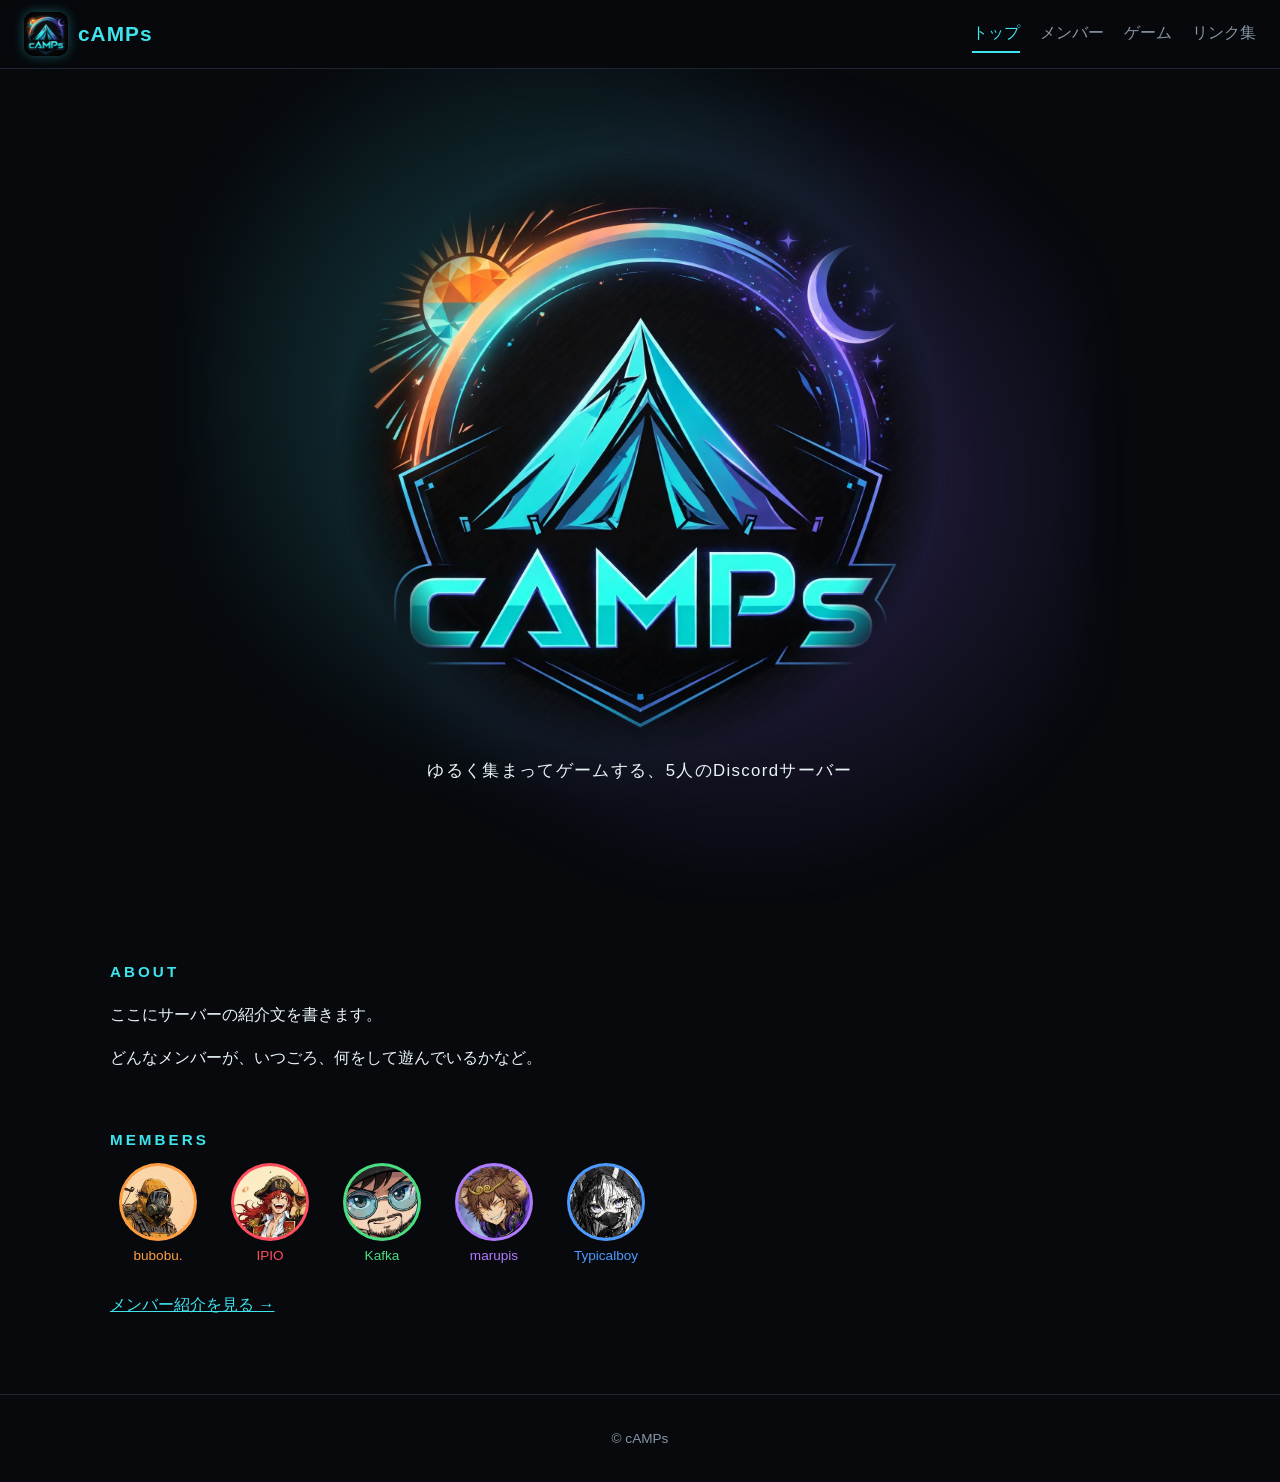
==== index.html @ fdb15c3b "Revert "ロゴの太陽と月を動かし、ライト／ダークモードを追加" This reverts commit e351749d88cfea536705feee324111b5e1a0ced6." ====
<!DOCTYPE html>
<html lang="ja">
<head>
  <meta charset="UTF-8">
  <meta name="viewport" content="width=device-width, initial-scale=1.0">
  <!-- 検索エンジンに載せないための設定 -->
  <meta name="robots" content="noindex, nofollow">
  <title></title>
  <link rel="icon" href="images/logo.webp">
  <link rel="stylesheet" href="style.css">
</head>
<body data-page="top">
  <header class="site-header">
    <a class="logo" href="index.html"><img src="images/logo.webp" alt=""><span class="site-name"></span></a>
    <nav>
      <a href="index.html" class="current">トップ</a>
      <a href="members.html">メンバー</a>
      <a href="games.html">ゲーム</a>
      <a href="links.html">リンク集</a>
    </nav>
  </header>

  <main>
    <section class="hero">
      <h1><img class="hero-logo" src="images/logo.webp" alt="cAMPs"></h1>
      <p class="site-catchcopy"></p>
    </section>

    <section class="block">
      <h2 class="block-title">ABOUT</h2>
      <div id="site-about"></div>
    </section>

    <section class="block">
      <h2 class="block-title">MEMBERS</h2>
      <div id="top-members" class="mini-members"></div>
      <p class="more"><a href="members.html">メンバー紹介を見る →</a></p>
    </section>
  </main>

  <footer class="site-footer"><span class="site-name"></span></footer>

  <!-- data.js（中身）→ script.js（表示）の順に読み込む -->
  <script src="data.js"></script>
  <script src="script.js"></script>
</body>
</html>
---- style.css ----
/* ============================================================
   色はここでまとめて管理（変数）。色を変えたいときはここだけ直す
   チームロゴに合わせて「黒地 × 水色 × 紫」、差し色にオレンジ
   ============================================================ */
:root {
  --bg: #07090d;          /* 背景（黒） */
  --card: #0f131b;        /* カードの背景 */
  --card-hover: #151b27;
  --line: #1e2633;        /* 線・枠 */
  --accent: #3fe3ec;      /* メインカラー（ロゴの水色） */
  --accent2: #8b6cff;     /* サブカラー（ロゴの紫） */
  --sun: #ff9d42;         /* 差し色（ロゴの太陽のオレンジ） */
  --gradient: linear-gradient(90deg, var(--accent), var(--accent2));
  --text: #e9f5f7;        /* 本文の文字 */
  --muted: #8796a6;       /* 薄い文字 */
}

* { box-sizing: border-box; }

body {
  margin: 0;
  font-family: "Helvetica Neue", Arial, "Hiragino Sans", "Yu Gothic UI", Meiryo, sans-serif;
  background: var(--bg);
  color: var(--text);
  line-height: 1.7;
}

a { color: inherit; }

main {
  max-width: 1100px;
  margin: 0 auto;
  padding: 0 20px 60px;
}

/* 文字をロゴのようなグラデーションにする */
.gradient-text {
  background: var(--gradient);
  -webkit-background-clip: text;
  background-clip: text;
  color: transparent;
}

/* ---------- ヘッダー ---------- */
.site-header {
  display: flex;
  flex-wrap: wrap;
  align-items: center;
  justify-content: space-between;
  gap: 8px 24px;
  padding: 12px 24px;
  border-bottom: 1px solid var(--line);
  background: rgba(7, 9, 13, 0.9);
  position: sticky;
  top: 0;
  z-index: 10;
  backdrop-filter: blur(8px);
}

.logo {
  display: flex;
  align-items: center;
  gap: 10px;
  text-decoration: none;
}

.logo img {
  width: 44px;
  height: 44px;
  border-radius: 10px;
  box-shadow: 0 0 12px rgba(63, 227, 236, 0.35);
}

.logo span {
  font-size: 1.3rem;
  font-weight: 800;
  letter-spacing: 0.05em;
  color: var(--accent);
}

.site-header nav {
  display: flex;
  flex-wrap: wrap;
  gap: 4px 20px;
}

.site-header nav a {
  text-decoration: none;
  color: var(--muted);
  padding: 4px 0;
  border-bottom: 2px solid transparent;
}

.site-header nav a:hover { color: var(--text); }

.site-header nav a.current {
  color: var(--accent);
  border-bottom-color: var(--accent);
}

/* ---------- 見出し ---------- */
.page-title {
  margin: 48px 0 32px;
  font-size: 2.2rem;
  letter-spacing: 0.08em;
}

.page-title strong {
  background: var(--gradient);
  -webkit-background-clip: text;
  background-clip: text;
  color: transparent;
}

.page-title span {
  display: block;
  font-size: 0.9rem;
  letter-spacing: 0.1em;
  color: var(--muted);
}

.group-title {
  margin: 40px 0 16px;
  font-size: 1.1rem;
  padding-left: 12px;
  border-left: 4px solid var(--accent);
}

/* ---------- トップページ ---------- */
/* 画面いっぱいの大きなロゴエリア */
.hero {
  position: relative;
  min-height: calc(100vh - 66px);
  display: flex;
  flex-direction: column;
  align-items: center;
  justify-content: center;
  text-align: center;
  padding: 24px 0 40px;
  margin: 0 -20px;
  overflow: hidden;
}

/* ロゴの後ろの光（水色と紫） */
.hero::before {
  content: "";
  position: absolute;
  width: min(900px, 140vw);
  aspect-ratio: 1;
  top: 50%;
  left: 50%;
  transform: translate(-50%, -55%);
  background:
    radial-gradient(circle at 40% 45%, rgba(63, 227, 236, 0.28), transparent 55%),
    radial-gradient(circle at 62% 55%, rgba(139, 108, 255, 0.28), transparent 55%);
  filter: blur(20px);
  animation: glow 6s ease-in-out infinite alternate;
  z-index: -1;
}

.hero h1 { margin: 0; }

.hero-logo {
  width: min(600px, 92vw);
  height: auto;
  display: block;
  margin: 0 auto;
  /* 四角い黒背景の縁をぼかして、ページの背景になじませる */
  -webkit-mask-image: radial-gradient(circle, #000 58%, transparent 71%);
  mask-image: radial-gradient(circle, #000 58%, transparent 71%);
  animation: float 6s ease-in-out infinite alternate;
}

.hero p {
  color: var(--text);
  font-size: 1.05rem;
  letter-spacing: 0.08em;
  margin-top: 4px;
}

@keyframes glow {
  from { opacity: 0.6; }
  to   { opacity: 1; }
}

@keyframes float {
  from { transform: translateY(0); }
  to   { transform: translateY(-10px); }
}

/* 動きを減らす設定にしている人にはアニメーションを止める */
@media (prefers-reduced-motion: reduce) {
  .hero::before, .hero-logo { animation: none; }
}

.block { margin-top: 56px; }

.block-title {
  font-size: 0.95rem;
  letter-spacing: 0.2em;
  color: var(--accent);
}

.mini-members {
  display: flex;
  flex-wrap: wrap;
  gap: 16px;
}

.mini-member {
  display: flex;
  flex-direction: column;
  align-items: center;
  gap: 6px;
  width: 96px;
  text-decoration: none;
  font-size: 0.85rem;
}

.mini-member { color: var(--member-color, var(--text)); }
.mini-member .icon { box-shadow: 0 0 0 3px var(--member-color, var(--line)); transition: box-shadow 0.2s; }
.mini-member:hover .icon { box-shadow: 0 0 0 3px var(--member-color, var(--accent)), 0 0 18px var(--member-color, var(--accent)); }

.more { margin-top: 24px; }
.more a { color: var(--accent); }

/* ---------- カード共通 ---------- */
.grid {
  display: grid;
  grid-template-columns: repeat(auto-fill, minmax(200px, 1fr));
  gap: 20px;
}

.card {
  background: var(--card);
  border: 1px solid var(--line);
  border-radius: 12px;
  padding: 24px;
  transition: transform 0.2s, background 0.2s, border-color 0.2s;
}

.role {
  display: inline-block;
  margin: 0;
  padding: 0 10px;
  font-size: 0.75rem;
  font-weight: 700;
  color: var(--bg);
  background: var(--gradient);
  border-radius: 999px;
}

.comment { color: var(--muted); margin: 8px 0 0; }

.empty { color: var(--muted); }

/* ---------- 小さい丸アイコン（全身イラストから顔を切り抜き） ---------- */
.icon {
  display: inline-flex;
  align-items: center;
  justify-content: center;
  flex-shrink: 0;
  border-radius: 50%;
  background-color: var(--accent);
  background-repeat: no-repeat;
  background-size: 250% auto;   /* 拡大して顔を大きく見せる */
  color: var(--bg);
  font-weight: 800;
  box-shadow: 0 0 0 2px var(--line);
}

.icon:not(.has-image)::before { content: attr(data-initial); }
.icon.has-image { background-color: var(--card); }

.icon-s { width: 32px; height: 32px; font-size: 0.9rem; }
.mini-member .icon-s { width: 72px; height: 72px; font-size: 1.6rem; }

/* ---------- 縦長の全身イラスト ---------- */
.portrait {
  position: relative;
  aspect-ratio: 1 / 1.6;
  overflow: hidden;
  border-radius: 12px;
  background:
    radial-gradient(circle at 50% 30%, rgba(139, 108, 255, 0.35), transparent 70%),
    var(--card);
}

/* 画像が無いときは頭文字を大きく表示 */
.portrait::before {
  content: attr(data-initial);
  position: absolute;
  inset: 0;
  display: flex;
  align-items: center;
  justify-content: center;
  font-size: 5rem;
  font-weight: 800;
  color: var(--accent);
  opacity: 0.6;
}

/* 画像があるときは頭文字を出さない */
.portrait:has(img)::before { display: none; }

.portrait img {
  position: absolute;
  inset: 0;
  width: 100%;
  height: 100%;
  object-fit: cover;
  object-position: center top;
  transition: transform 0.4s;
}

/* ---------- メンバー一覧（縦長カード） ---------- */
#member-list { grid-template-columns: repeat(auto-fill, minmax(150px, 1fr)); gap: 16px; }
.member-card {
  position: relative;
  display: block;
  border-radius: 14px;
  overflow: hidden;
  text-decoration: none;
  border: 1px solid var(--line);
  transition: transform 0.2s, border-color 0.2s, box-shadow 0.2s;
}

.member-card .portrait { border-radius: 0; }

/* カード下端にイメージカラーのライン */
.member-card::after {
  content: "";
  position: absolute;
  left: 0;
  right: 0;
  bottom: 0;
  height: 4px;
  background: var(--member-color, var(--gradient));
}

.member-card:hover {
  transform: translateY(-4px);
  border-color: var(--member-color, var(--accent));
  box-shadow: 0 0 24px color-mix(in srgb, var(--member-color, var(--accent)) 45%, transparent);
}

.member-card:hover .portrait img { transform: scale(1.05); }

/* 名前は画像の下部に重ねる */
.member-card-body {
  position: absolute;
  left: 0;
  right: 0;
  bottom: 0;
  padding: 40px 16px 14px;
  background: linear-gradient(transparent, rgba(7, 9, 13, 0.9) 70%);
}

.member-card-body h2 {
  color: var(--member-color, var(--text));
  margin: 4px 0 0;
  font-size: 1.3rem;
  letter-spacing: 0.03em;
}

.member-card-body .comment {
  margin: 0;
  font-size: 0.85rem;
}

/* ---------- 個人ページ ---------- */
.profile {
  margin-top: 48px;
  display: grid;
  grid-template-columns: minmax(240px, 380px) 1fr;
  gap: 48px;
  align-items: start;
}

.profile-visual .portrait {
  aspect-ratio: 1 / 2;          /* 全身がすべて見える比率 */
  border: 2px solid var(--member-color, var(--line));
  box-shadow: 0 0 32px color-mix(in srgb, var(--member-color, var(--accent2)) 35%, transparent);
}

/* 個人ページはその人のイメージカラーで統一 */
.profile .role { background: var(--member-color, var(--gradient)); }
.profile-head h1 { color: var(--member-color, var(--text)); }
.profile .link-buttons a { border-color: var(--member-color, var(--accent)); color: var(--member-color, var(--accent)); }
.profile .link-buttons a:hover { background: var(--member-color, var(--accent)); color: var(--bg); }
.profile .tags a:hover { color: var(--member-color, var(--accent)); }
.profile .tags li:hover { border-color: var(--member-color, var(--accent)); }

/* 画像があるときは、画像本来の縦横比のまま全身を表示（余白を出さない） */
.profile-visual .portrait:has(img) { aspect-ratio: auto; }
.profile-visual .portrait img {
  position: static;
  display: block;
  height: auto;
}

.profile-head {
  padding-bottom: 24px;
  border-bottom: 1px solid var(--line);
}

.profile-head h1 {
  margin: 8px 0 0;
  font-size: 2.6rem;
  line-height: 1.2;
}

.profile-section h2 {
  font-size: 1rem;
  margin: 32px 0 12px;
  padding-left: 12px;
  border-left: 4px solid var(--member-color, var(--accent));
}

.profile-text p { margin: 0 0 12px; }

/* スマホなど幅が狭いときは縦に並べる */
@media (max-width: 720px) {
  .profile { grid-template-columns: 1fr; gap: 24px; }
  .profile-visual { max-width: 320px; margin: 0 auto; width: 100%; }
}

.tags, .link-buttons {
  display: flex;
  flex-wrap: wrap;
  gap: 8px;
  list-style: none;
  padding: 0;
  margin: 0;
}

.tags li {
  padding: 4px 14px;
  border: 1px solid var(--line);
  border-radius: 999px;
  background: var(--card);
}

.link-buttons a {
  display: inline-block;
  padding: 6px 18px;
  border: 1px solid var(--accent);
  border-radius: 999px;
  color: var(--accent);
  text-decoration: none;
}

.link-buttons a:hover { background: var(--accent); color: var(--bg); }

/* ---------- ゲーム一覧 ---------- */
.game-card h3 { margin: 0; font-size: 1.1rem; line-height: 1.4; }
#game-list .grid { grid-template-columns: repeat(auto-fill, minmax(280px, 1fr)); }

.game-card { display: flex; flex-direction: column; }

.players {
  display: flex;
  flex-wrap: wrap;
  gap: 10px 12px;
  margin-top: 16px;
}

/* アイコンの下に名前を小さく表示 */
.player {
  display: flex;
  flex-direction: column;
  align-items: center;
  gap: 4px;
  width: 64px;
  font-size: 0.7rem;
  color: var(--muted);
  text-decoration: none;
  text-align: center;
}

.player span {
  max-width: 100%;
  overflow: hidden;
  text-overflow: ellipsis;
  white-space: nowrap;
}

.player .icon-s {
  width: 44px; height: 44px; font-size: 1.1rem;
  box-shadow: 0 0 0 2px var(--member-color, var(--line));   /* イメージカラーの枠 */
}
.player { color: var(--member-color, var(--muted)); }   /* 名前もイメージカラー */
.player:hover { filter: brightness(1.25); }
.player:hover .icon { box-shadow: 0 0 0 2px var(--member-color, var(--accent)), 0 0 12px var(--member-color, var(--accent)); }

/* gameIcon で指定した部分を切り抜いた丸アイコン */
.icon-crop { position: relative; overflow: hidden; }
.icon-crop img {
  position: absolute;
  left: 50%;
  top: 50%;
  max-width: none;
  height: auto;
}

/* ゲーム名：遊んでいる人のイメージカラー（複数人ならグラデーション） */
.game-title {
  background: var(--title-color, var(--text));
  -webkit-background-clip: text;
  background-clip: text;
  color: transparent;
}

.game-card .store-link { margin-top: auto; padding-top: 14px; }

/* 個人ページのゲーム名（リンク付き） */
.tags a { color: var(--text); text-decoration: none; }
.tags a:hover { color: var(--accent); }

.store-link {
  display: inline-block;
  margin-top: 14px;
  color: var(--accent);
  font-size: 0.9rem;
}

/* ---------- リンク集 ---------- */
.link-items {
  display: grid;
  grid-template-columns: repeat(auto-fill, minmax(260px, 1fr));
  gap: 16px;
  list-style: none;
  padding: 0;
  margin: 0;
}

.link-item > a {
  font-weight: 700;
  color: var(--accent);
}

.by {
  display: flex;
  align-items: center;
  gap: 8px;
  margin: 12px 0 0;
  font-size: 0.8rem;
  color: var(--muted);
}

.by .icon-s { width: 22px; height: 22px; font-size: 0.7rem; }

/* ---------- フッター ---------- */
.site-footer {
  text-align: center;
  padding: 32px 20px;
  border-top: 1px solid var(--line);
  color: var(--muted);
  font-size: 0.85rem;
}

.site-footer::before { content: "© "; }
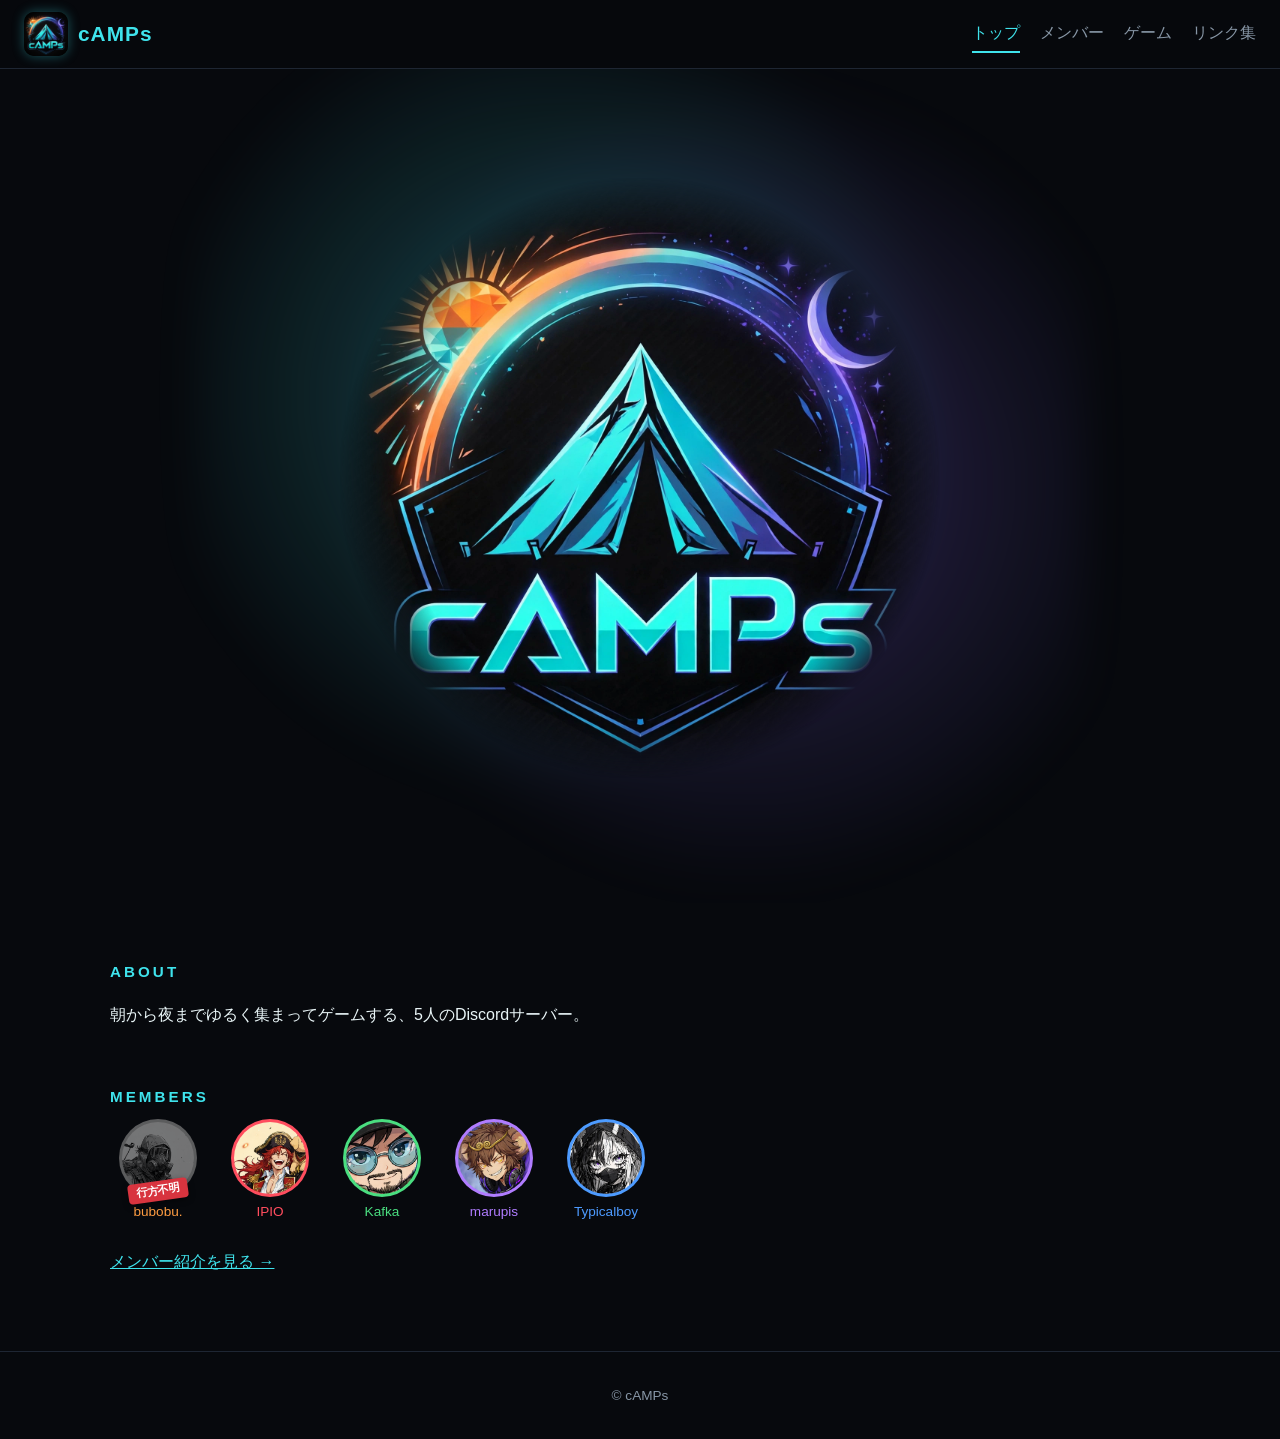
==== commit d981db76: "ABOUT文を追加、ロゴ下の説明を削除、bubobu.を行方不明に、各メンバーのOP.GGリンクを追加 Co-Authored-By: Claude Opus 5.5 <noreply@anthrop" ====
--- a/index.html
+++ b/index.html
@@ -8,6 +8,7 @@
   <title></title>
   <link rel="icon" href="images/logo.webp">
   <link rel="stylesheet" href="style.css">
+  <script src="theme.js"></script>
 </head>
 <body data-page="top">
   <header class="site-header">
@@ -22,8 +23,12 @@
 
   <main>
     <section class="hero">
-      <h1><img class="hero-logo" src="images/logo.webp" alt="cAMPs"></h1>
-      <p class="site-catchcopy"></p>
+      <!-- ロゴの左半分（太陽側）を押すとライト、右半分（月側）を押すとダーク -->
+      <div class="hero-logo-wrap">
+        <h1><img class="hero-logo" src="images/logo.webp" alt="cAMPs"></h1>
+        <button type="button" class="theme-half theme-day" data-theme-set="light" aria-label="ライトモードにする" title="昼（ライトモード）"></button>
+        <button type="button" class="theme-half theme-night" data-theme-set="dark" aria-label="ダークモードにする" title="夜（ダークモード）"></button>
+      </div>
     </section>
 
     <section class="block">
--- a/style.css
+++ b/style.css
@@ -13,6 +13,30 @@
   --gradient: linear-gradient(90deg, var(--accent), var(--accent2));
   --text: #e9f5f7;        /* 本文の文字 */
   --muted: #8796a6;       /* 薄い文字 */
+  --header-bg: rgba(7, 9, 13, 0.9);
+}
+
+/* ライトモード（昼）の色。theme.js が <html data-theme="light"> にしたときに使われる */
+:root[data-theme="light"] {
+  --bg: #eef3f8;
+  --card: #ffffff;
+  --card-hover: #f5f9fc;
+  --line: #d3dce6;
+  --accent: #0a9fae;
+  --accent2: #6b4ee6;
+  --text: #152230;
+  --muted: #5d6d7e;
+  --header-bg: rgba(238, 243, 248, 0.9);
+}
+
+/* モードが切り替わるときは色をふわっと変える */
+body, .site-header, .card, .member-card, .tags li {
+  transition: background-color 0.6s, color 0.6s, border-color 0.6s;
+}
+
+/* ライトモードでは、メンバーカラーの文字を少し濃くして読みやすくする */
+:root[data-theme="light"] :is(.player span, .mini-member span, .profile-head h1, .game-title) {
+  filter: brightness(0.78) saturate(1.2);
 }
 
 * { box-sizing: border-box; }
@@ -50,7 +74,7 @@
   gap: 8px 24px;
   padding: 12px 24px;
   border-bottom: 1px solid var(--line);
-  background: rgba(7, 9, 13, 0.9);
+  background: var(--header-bg);
   position: sticky;
   top: 0;
   z-index: 10;
@@ -160,6 +184,27 @@
 
 .hero h1 { margin: 0; }
 
+/* ライトモードのロゴ（黒い部分を透明にしたもの）に、輪郭の影を付けて引き締める */
+:root[data-theme="light"] .hero-logo {
+  filter: saturate(1.3) drop-shadow(0 1px 1px rgba(10, 40, 70, 0.55)) drop-shadow(0 0 10px rgba(20, 90, 140, 0.2));
+}
+
+/* ロゴの左半分・右半分を、見えないボタンで覆う */
+.hero-logo-wrap { position: relative; }
+.theme-half {
+  position: absolute;
+  top: 0;
+  bottom: 0;
+  width: 50%;
+  padding: 0;
+  border: 0;
+  background: none;
+  cursor: pointer;
+}
+.theme-day   { left: 0; }
+.theme-night { right: 0; }
+.theme-half:focus-visible { outline: 2px solid var(--accent); outline-offset: -8px; border-radius: 50%; }
+
 .hero-logo {
   width: min(600px, 92vw);
   height: auto;
@@ -220,6 +265,25 @@
 .mini-member { color: var(--member-color, var(--text)); }
 .mini-member .icon { box-shadow: 0 0 0 3px var(--member-color, var(--line)); transition: box-shadow 0.2s; }
 .mini-member:hover .icon { box-shadow: 0 0 0 3px var(--member-color, var(--accent)), 0 0 18px var(--member-color, var(--accent)); }
+
+/* 状態（行方不明など）があるメンバーは、アイコンを色あせさせてタグを付ける */
+.mini-icon { position: relative; display: inline-block; line-height: 0; }
+.mini-member.has-status .icon { filter: grayscale(1) brightness(0.7); opacity: 0.75; }
+.status-tag {
+  position: absolute;
+  left: 50%;
+  bottom: -6px;
+  transform: translateX(-50%) rotate(-8deg);
+  padding: 2px 8px;
+  font-size: 0.7rem;
+  font-weight: 800;
+  line-height: 1.4;
+  white-space: nowrap;
+  color: #fff;
+  background: #d8343f;
+  border-radius: 4px;
+  box-shadow: 0 2px 6px rgba(0, 0, 0, 0.4);
+}
 
 .more { margin-top: 24px; }
 .more a { color: var(--accent); }
@@ -452,6 +516,31 @@
 
 .link-buttons a:hover { background: var(--accent); color: var(--bg); }
 
+/* ---------- リンク集：メンバーのリンク ---------- */
+.member-links {
+  display: grid;
+  grid-template-columns: repeat(auto-fill, minmax(200px, 1fr));
+  gap: 16px;
+  list-style: none;
+  padding: 0;
+  margin: 0;
+}
+.member-link { padding: 18px; border-top: 3px solid var(--member-color, var(--accent)); }
+.member-link-name {
+  display: flex;
+  align-items: center;
+  gap: 10px;
+  margin-bottom: 12px;
+  font-weight: 700;
+  text-decoration: none;
+  color: var(--member-color, var(--text));
+}
+.member-link-name .icon-s { width: 40px; height: 40px; box-shadow: 0 0 0 2px var(--member-color, var(--line)); }
+.member-link .link-buttons a { border-color: var(--member-color, var(--accent)); color: var(--member-color, var(--accent)); }
+.member-link .link-buttons a:hover { background: var(--member-color, var(--accent)); color: var(--bg); }
+.member-link .empty { margin: 0; }
+:root[data-theme="light"] :is(.member-link-name span, .member-link .link-buttons a) { filter: brightness(0.78) saturate(1.2); }
+
 /* ---------- ゲーム一覧 ---------- */
 .game-card h3 { margin: 0; font-size: 1.1rem; line-height: 1.4; }
 #game-list .grid { grid-template-columns: repeat(auto-fill, minmax(280px, 1fr)); }
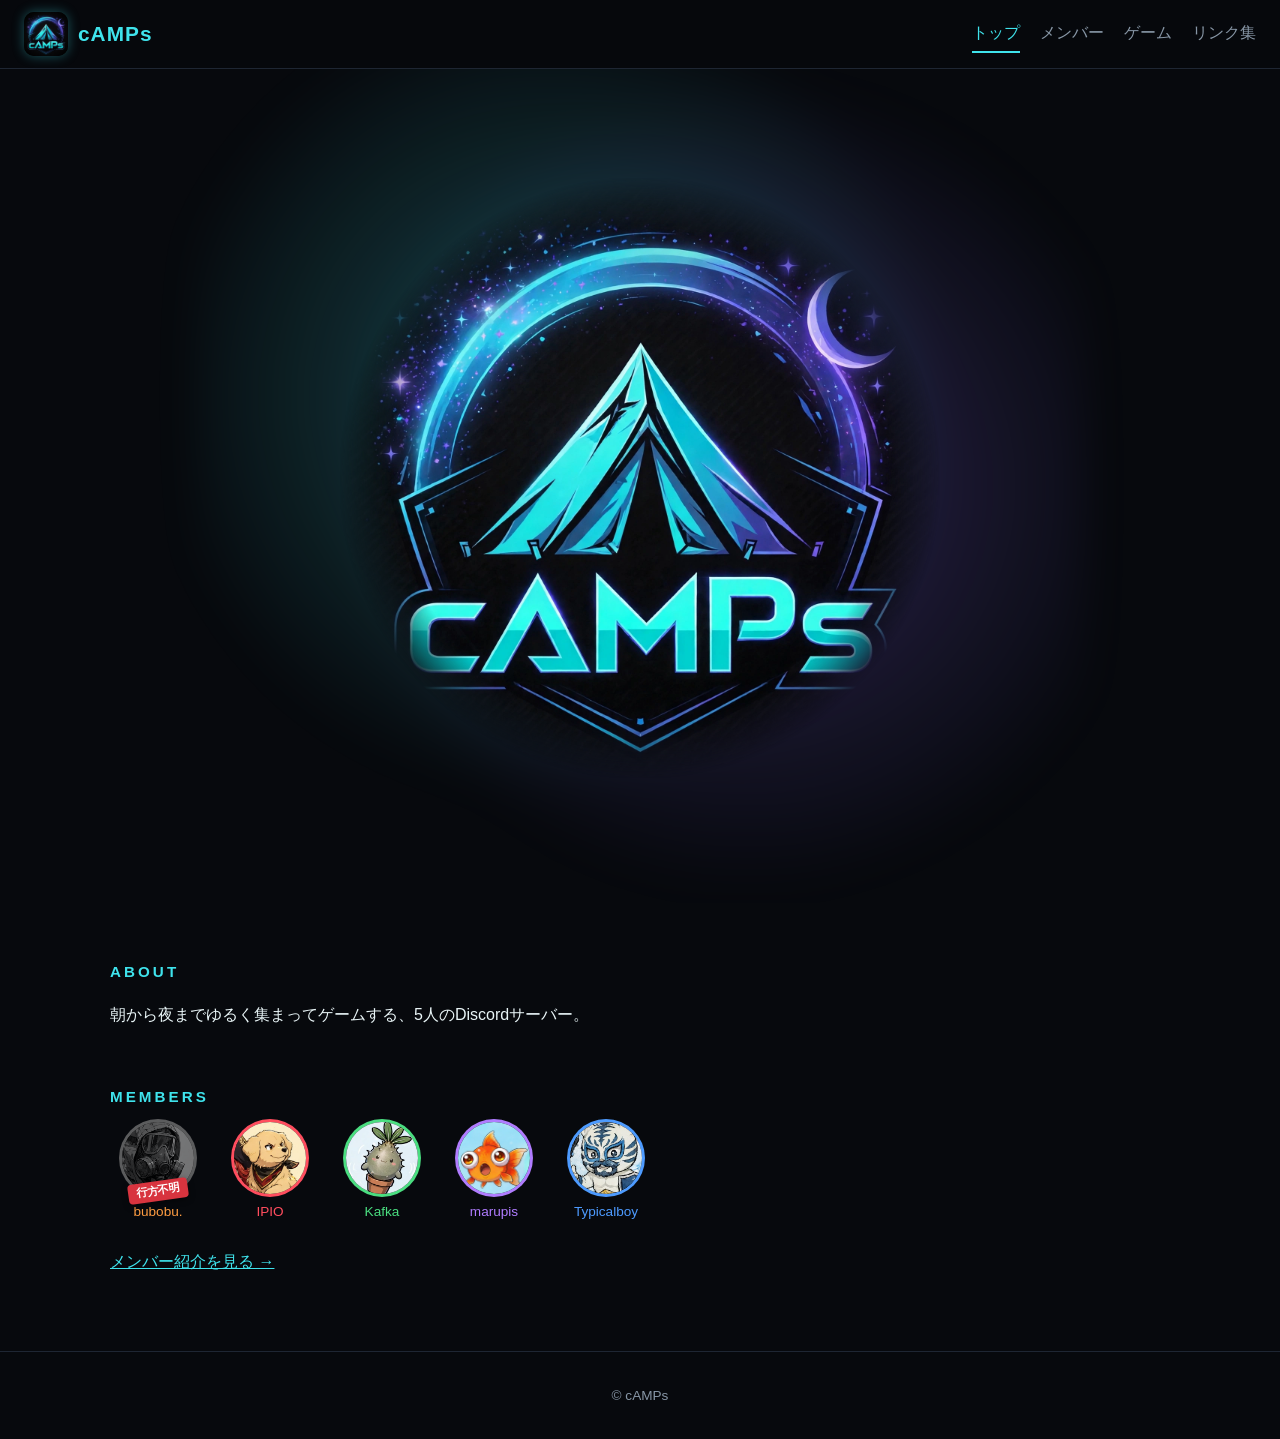
==== commit c3fa5334: "ダークは月のロゴ、ライトは太陽のロゴ（白背景）に切り替え Co-Authored-By: Claude Opus 5.5 <noreply@anthropic.com>" ====
--- a/index.html
+++ b/index.html
@@ -6,13 +6,13 @@
   <!-- 検索エンジンに載せないための設定 -->
   <meta name="robots" content="noindex, nofollow">
   <title></title>
-  <link rel="icon" href="images/logo.webp">
+  <link rel="icon" href="images/logo-dark.webp">
   <link rel="stylesheet" href="style.css">
   <script src="theme.js"></script>
 </head>
 <body data-page="top">
   <header class="site-header">
-    <a class="logo" href="index.html"><img src="images/logo.webp" alt=""><span class="site-name"></span></a>
+    <a class="logo" href="index.html"><img src="images/logo-dark.webp" alt=""><span class="site-name"></span></a>
     <nav>
       <a href="index.html" class="current">トップ</a>
       <a href="members.html">メンバー</a>
@@ -25,7 +25,7 @@
     <section class="hero">
       <!-- ロゴの左半分（太陽側）を押すとライト、右半分（月側）を押すとダーク -->
       <div class="hero-logo-wrap">
-        <h1><img class="hero-logo" src="images/logo.webp" alt="cAMPs"></h1>
+        <h1><img class="hero-logo" src="images/logo-dark.webp" alt="cAMPs"></h1>
         <button type="button" class="theme-half theme-day" data-theme-set="light" aria-label="ライトモードにする" title="昼（ライトモード）"></button>
         <button type="button" class="theme-half theme-night" data-theme-set="dark" aria-label="ダークモードにする" title="夜（ダークモード）"></button>
       </div>
--- a/style.css
+++ b/style.css
@@ -35,7 +35,7 @@
 }
 
 /* ライトモードでは、メンバーカラーの文字を少し濃くして読みやすくする */
-:root[data-theme="light"] :is(.player span, .mini-member span, .profile-head h1, .game-title) {
+:root[data-theme="light"] :is(.m-name, .profile-head h1, .game-title) {
   filter: brightness(0.78) saturate(1.2);
 }
 
@@ -184,10 +184,8 @@
 
 .hero h1 { margin: 0; }
 
-/* ライトモードのロゴ（黒い部分を透明にしたもの）に、輪郭の影を付けて引き締める */
-:root[data-theme="light"] .hero-logo {
-  filter: saturate(1.3) drop-shadow(0 1px 1px rgba(10, 40, 70, 0.55)) drop-shadow(0 0 10px rgba(20, 90, 140, 0.2));
-}
+/* ライトモードのロゴ（黒い背景を白にしたもの）は、色を少しだけ濃くする */
+:root[data-theme="light"] .hero-logo { filter: saturate(1.3); }
 
 /* ロゴの左半分・右半分を、見えないボタンで覆う */
 .hero-logo-wrap { position: relative; }
@@ -539,7 +537,38 @@
 .member-link .link-buttons a { border-color: var(--member-color, var(--accent)); color: var(--member-color, var(--accent)); }
 .member-link .link-buttons a:hover { background: var(--member-color, var(--accent)); color: var(--bg); }
 .member-link .empty { margin: 0; }
-:root[data-theme="light"] :is(.member-link-name span, .member-link .link-buttons a) { filter: brightness(0.78) saturate(1.2); }
+:root[data-theme="light"] .member-link .link-buttons a { filter: brightness(0.78) saturate(1.2); }
+
+/* ---------- リンク集：スポーツ成績 ---------- */
+.sport-updated { margin: -8px 0 16px; font-size: 0.85rem; color: var(--muted); }
+.sport-group-title { margin: 24px 0 12px; font-size: 1rem; color: var(--muted); letter-spacing: 0.1em; }
+.sport-group-title:first-of-type { margin-top: 8px; }
+.sport-list {
+  display: grid;
+  grid-template-columns: repeat(auto-fill, minmax(240px, 1fr));
+  gap: 16px;
+  list-style: none;
+  padding: 0;
+  margin: 0;
+}
+.sport-card { display: flex; flex-direction: column; padding: 18px; border-top: 4px solid var(--team-color); }
+.sport-card h3 { margin: 4px 0 0; font-size: 1.1rem; }
+.sport-league { margin: 0; font-size: 0.75rem; font-weight: 700; color: var(--muted); }
+.sport-league span { display: block; font-weight: 400; }
+.sport-rank { margin: 6px 0 0; color: var(--team-color); font-weight: 700; }
+.sport-rank strong { font-size: 2.4rem; line-height: 1; margin-right: 2px; }
+.sport-record { margin: 6px 0 0; font-size: 0.9rem; }
+.sport-form { display: flex; flex-wrap: wrap; align-items: center; gap: 4px; margin: 10px 0 0; }
+.sport-form span {
+  width: 24px; height: 24px; display: inline-flex; align-items: center; justify-content: center;
+  border-radius: 4px; font-size: 0.75rem; font-weight: 700; color: #fff;
+}
+.sport-form .form-W { background: #1f9d55; }
+.sport-form .form-D { background: #6b7685; }
+.sport-form .form-L { background: #d0384a; }
+.sport-form small { width: 100%; font-size: 0.7rem; color: var(--muted); }
+.sport-card .store-link { margin-top: auto; padding-top: 12px; }
+:root[data-theme="light"] .sport-rank { filter: brightness(0.8) saturate(1.2); }
 
 /* ---------- ゲーム一覧 ---------- */
 .game-card h3 { margin: 0; font-size: 1.1rem; line-height: 1.4; }
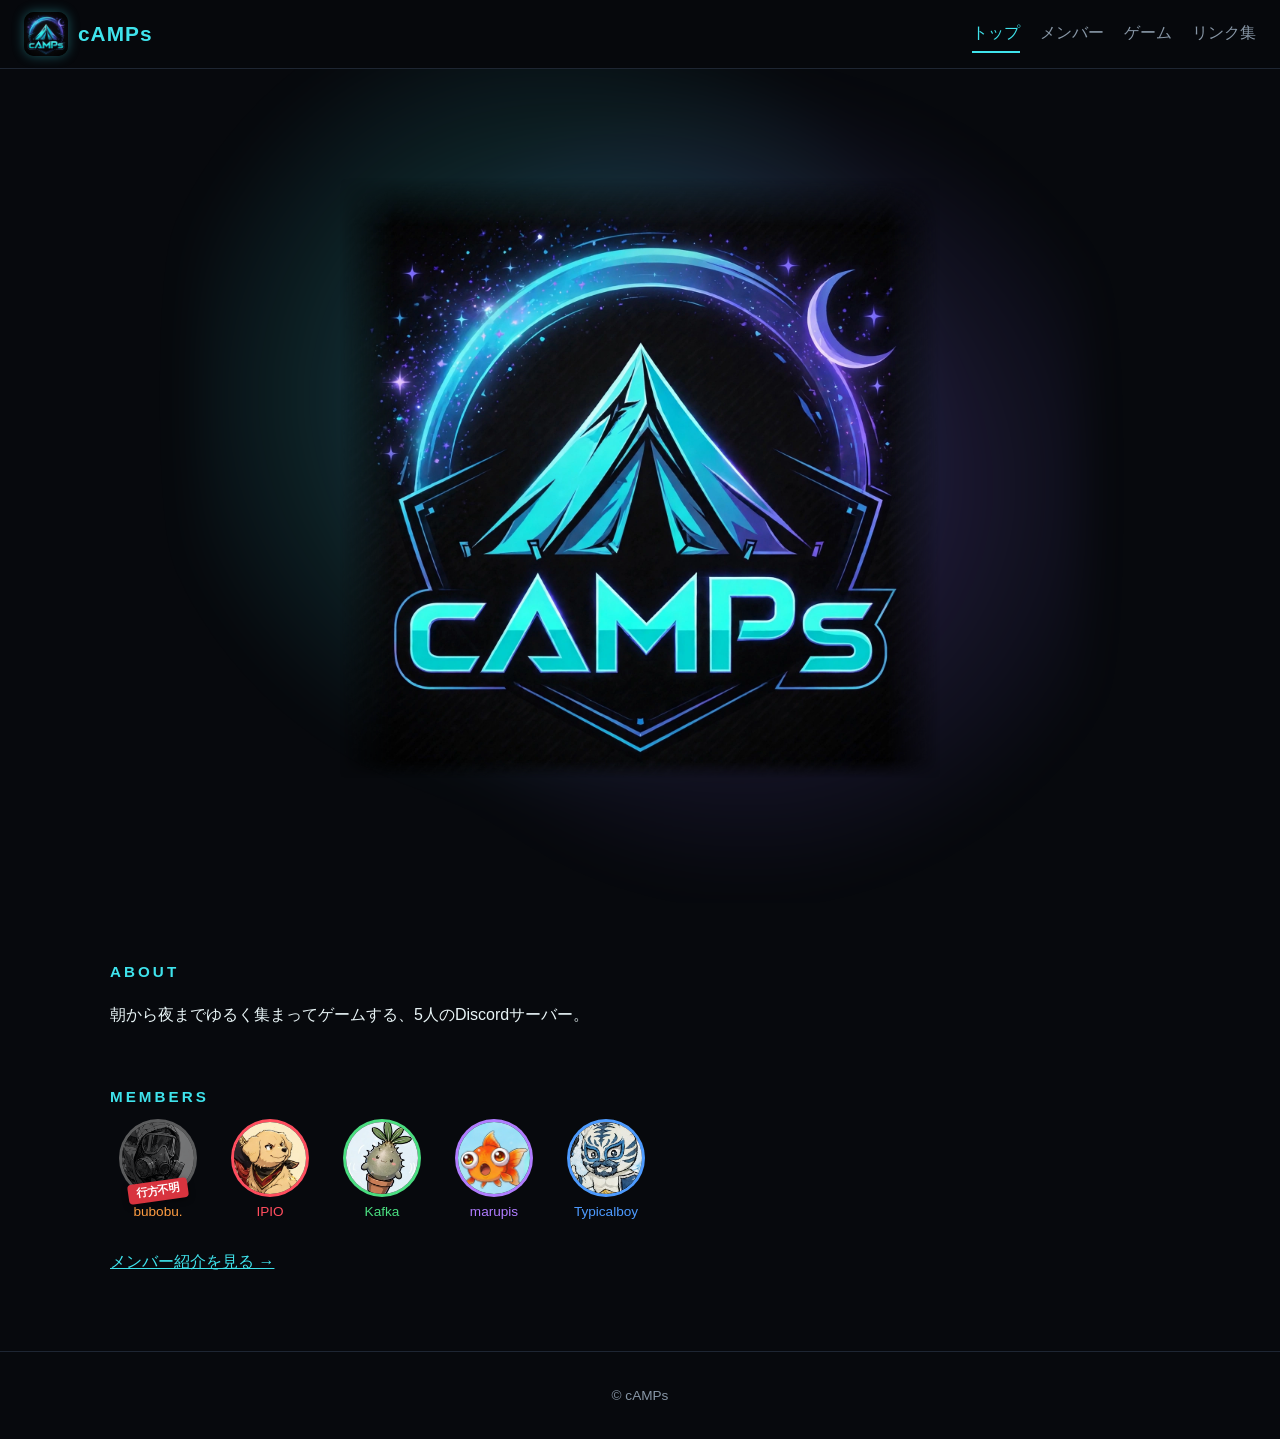
==== commit bb09c6bf: "テント付近クリックで太陽と月のロゴ＋カーボン柄のモードを追加 Co-Authored-By: Claude Opus 5.5 <noreply@anthropic.com>" ====
--- a/index.html
+++ b/index.html
@@ -23,11 +23,13 @@
 
   <main>
     <section class="hero">
-      <!-- ロゴの左半分（太陽側）を押すとライト、右半分（月側）を押すとダーク -->
+      <!-- ロゴの左半分を押すとライト、右半分を押すとダーク、テントのあたりはカーボン -->
       <div class="hero-logo-wrap">
         <h1><img class="hero-logo" src="images/logo-dark.webp" alt="cAMPs"></h1>
         <button type="button" class="theme-half theme-day" data-theme-set="light" aria-label="ライトモードにする" title="昼（ライトモード）"></button>
         <button type="button" class="theme-half theme-night" data-theme-set="dark" aria-label="ダークモードにする" title="夜（ダークモード）"></button>
+        <!-- テントのあたりを押すと、太陽と月のロゴ＋カーボン柄 -->
+        <button type="button" class="theme-tent" data-theme-set="carbon" aria-label="カーボンモードにする" title="朝から夜まで（カーボン）"></button>
       </div>
     </section>
 
--- a/style.css
+++ b/style.css
@@ -29,6 +29,29 @@
   --header-bg: rgba(238, 243, 248, 0.9);
 }
 
+/* カーボンモード（朝から夜まで）の色。背景はカーボン柄（下の body 指定） */
+:root[data-theme="carbon"] {
+  --bg: #141416;
+  --card: rgba(22, 24, 28, 0.92);
+  --card-hover: rgba(30, 33, 38, 0.95);
+  --line: #2c3038;
+  --header-bg: rgba(16, 17, 20, 0.92);
+}
+
+/* カーボン柄：細かい斜めの織り目を CSS の模様で描く */
+:root[data-theme="carbon"] body {
+  background:
+    linear-gradient(27deg, #18181a 5px, transparent 5px) 0 5px,
+    linear-gradient(207deg, #18181a 5px, transparent 5px) 10px 0,
+    linear-gradient(27deg, #252528 5px, transparent 5px) 0 10px,
+    linear-gradient(207deg, #252528 5px, transparent 5px) 10px 5px,
+    linear-gradient(90deg, #1e1e21 10px, transparent 10px),
+    linear-gradient(#202023 25%, #1c1c1f 25%, #1c1c1f 50%, transparent 50%, transparent 75%, #28282b 75%, #28282b);
+  background-color: #141416;
+  background-size: 20px 20px;
+  background-attachment: fixed;
+}
+
 /* モードが切り替わるときは色をふわっと変える */
 body, .site-header, .card, .member-card, .tags li {
   transition: background-color 0.6s, color 0.6s, border-color 0.6s;
@@ -184,8 +207,6 @@
 
 .hero h1 { margin: 0; }
 
-/* ライトモードのロゴ（黒い背景を白にしたもの）は、色を少しだけ濃くする */
-:root[data-theme="light"] .hero-logo { filter: saturate(1.3); }
 
 /* ロゴの左半分・右半分を、見えないボタンで覆う */
 .hero-logo-wrap { position: relative; }
@@ -201,6 +222,21 @@
 }
 .theme-day   { left: 0; }
 .theme-night { right: 0; }
+/* テントのあたり（左右のボタンより上に重ねる） */
+.theme-tent {
+  position: absolute;
+  left: 27%;
+  top: 26%;
+  width: 46%;
+  height: 38%;
+  padding: 0;
+  border: 0;
+  background: none;
+  cursor: pointer;
+  z-index: 1;
+}
+.theme-tent:focus-visible { outline: 2px solid var(--accent); outline-offset: 4px; border-radius: 12px; }
+
 .theme-half:focus-visible { outline: 2px solid var(--accent); outline-offset: -8px; border-radius: 50%; }
 
 .hero-logo {
@@ -208,9 +244,16 @@
   height: auto;
   display: block;
   margin: 0 auto;
-  /* 四角い黒背景の縁をぼかして、ページの背景になじませる */
-  -webkit-mask-image: radial-gradient(circle, #000 58%, transparent 71%);
-  mask-image: radial-gradient(circle, #000 58%, transparent 71%);
+  /* 四角い背景の四辺の端だけをぼかして、ページの背景になじませる
+     （丸くぼかすと左右の「C」「S」が欠けるため、文字にかからない範囲だけ） */
+  -webkit-mask-image:
+    linear-gradient(to right, transparent, #000 9%, #000 91%, transparent),
+    linear-gradient(to bottom, transparent, #000 8%, #000 97%, transparent);
+  -webkit-mask-composite: source-in;
+  mask-image:
+    linear-gradient(to right, transparent, #000 9%, #000 91%, transparent),
+    linear-gradient(to bottom, transparent, #000 8%, #000 97%, transparent);
+  mask-composite: intersect;
   animation: float 6s ease-in-out infinite alternate;
 }
 
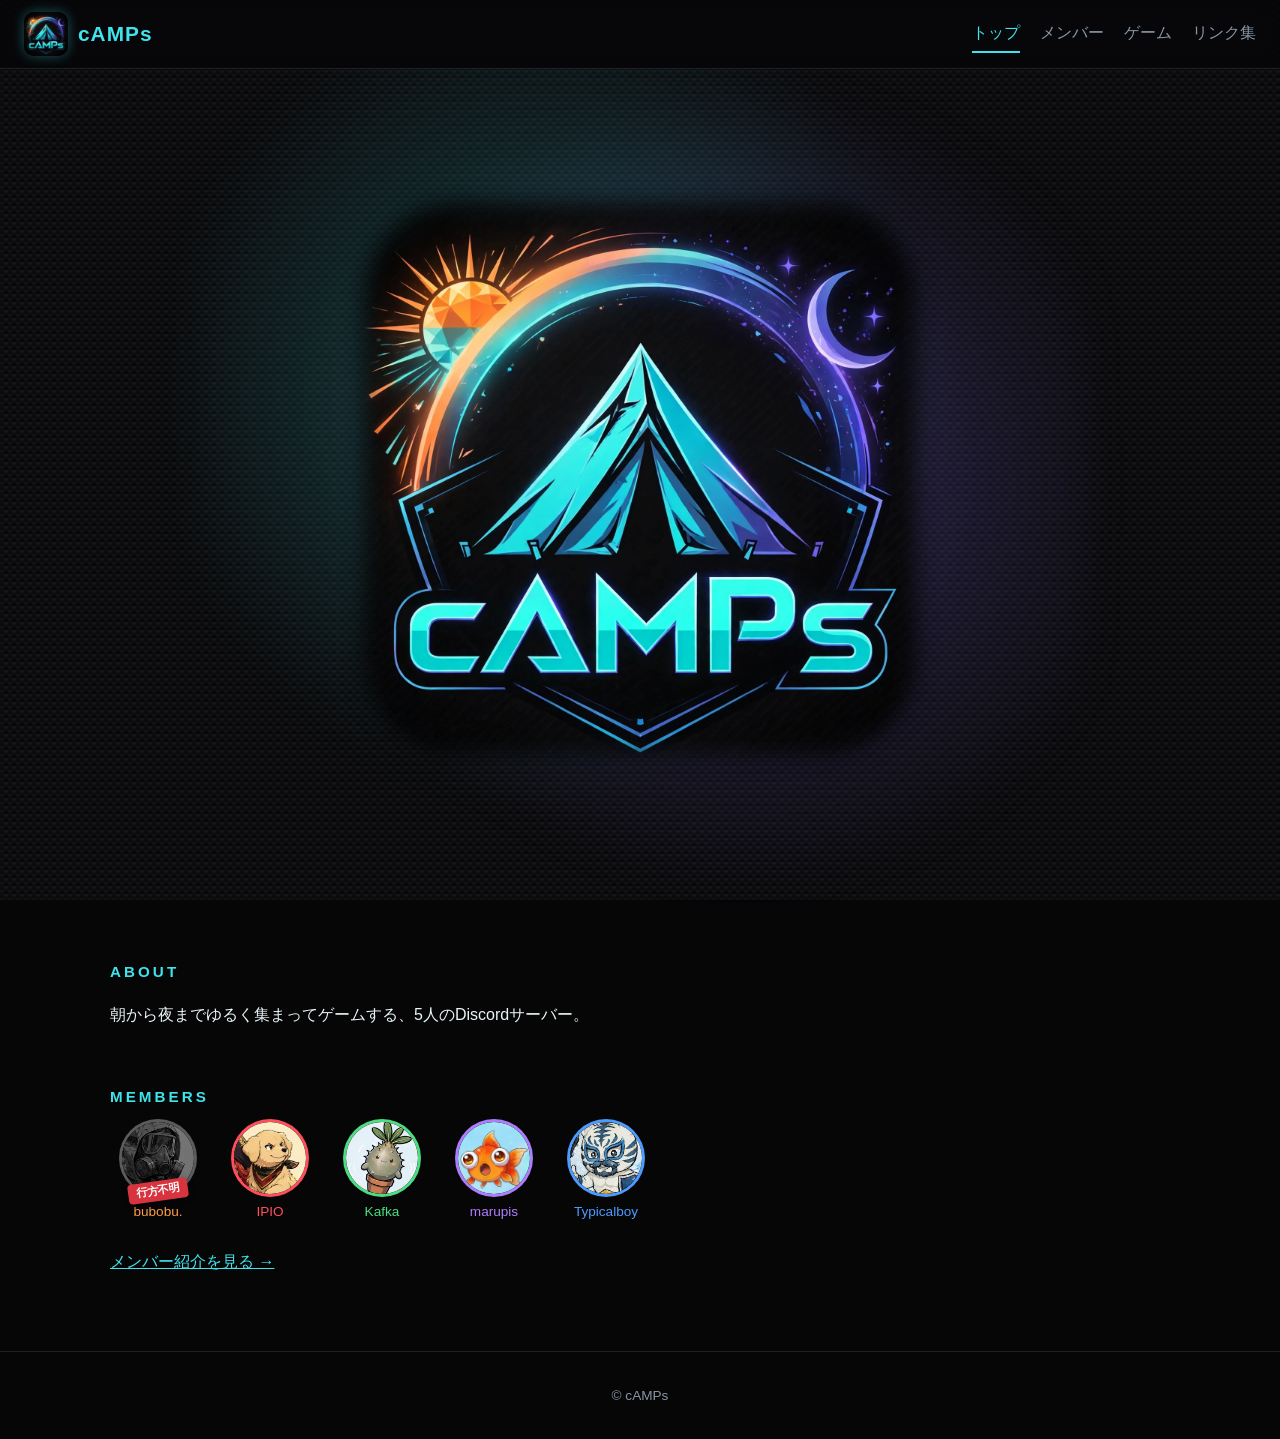
==== commit b7b9a8eb: "サイトを開いたときは太陽と月（カーボン）のモードで始まるように Co-Authored-By: Claude Opus 5.5 <noreply@anthropic.com>" ====
--- a/index.html
+++ b/index.html
@@ -6,13 +6,13 @@
   <!-- 検索エンジンに載せないための設定 -->
   <meta name="robots" content="noindex, nofollow">
   <title></title>
-  <link rel="icon" href="images/logo-dark.webp">
+  <link rel="icon" href="images/logo.webp">
   <link rel="stylesheet" href="style.css">
   <script src="theme.js"></script>
 </head>
 <body data-page="top">
   <header class="site-header">
-    <a class="logo" href="index.html"><img src="images/logo-dark.webp" alt=""><span class="site-name"></span></a>
+    <a class="logo" href="index.html"><img src="images/logo.webp" alt=""><span class="site-name"></span></a>
     <nav>
       <a href="index.html" class="current">トップ</a>
       <a href="members.html">メンバー</a>
@@ -25,7 +25,7 @@
     <section class="hero">
       <!-- ロゴの左半分を押すとライト、右半分を押すとダーク、テントのあたりはカーボン -->
       <div class="hero-logo-wrap">
-        <h1><img class="hero-logo" src="images/logo-dark.webp" alt="cAMPs"></h1>
+        <h1><img class="hero-logo" src="images/logo.webp" alt="cAMPs"></h1>
         <button type="button" class="theme-half theme-day" data-theme-set="light" aria-label="ライトモードにする" title="昼（ライトモード）"></button>
         <button type="button" class="theme-half theme-night" data-theme-set="dark" aria-label="ダークモードにする" title="夜（ダークモード）"></button>
         <!-- テントのあたりを押すと、太陽と月のロゴ＋カーボン柄 -->
--- a/style.css
+++ b/style.css
@@ -31,24 +31,25 @@
 
 /* カーボンモード（朝から夜まで）の色。背景はカーボン柄（下の body 指定） */
 :root[data-theme="carbon"] {
-  --bg: #141416;
-  --card: rgba(22, 24, 28, 0.92);
-  --card-hover: rgba(30, 33, 38, 0.95);
-  --line: #2c3038;
-  --header-bg: rgba(16, 17, 20, 0.92);
-}
-
-/* カーボン柄：細かい斜めの織り目を CSS の模様で描く */
+  --bg: #060607;
+  --card: rgba(12, 13, 16, 0.92);
+  --card-hover: rgba(18, 20, 24, 0.95);
+  --line: #1d2027;
+  --header-bg: rgba(7, 7, 9, 0.92);
+}
+
+/* カーボン柄：細かい斜めの織り目を CSS の模様で描く（ロゴの黒になじむ暗さ）
+   目の細かさは background-size（今は 8px）。数字を大きくすると粗くなる */
 :root[data-theme="carbon"] body {
   background:
-    linear-gradient(27deg, #18181a 5px, transparent 5px) 0 5px,
-    linear-gradient(207deg, #18181a 5px, transparent 5px) 10px 0,
-    linear-gradient(27deg, #252528 5px, transparent 5px) 0 10px,
-    linear-gradient(207deg, #252528 5px, transparent 5px) 10px 5px,
-    linear-gradient(90deg, #1e1e21 10px, transparent 10px),
-    linear-gradient(#202023 25%, #1c1c1f 25%, #1c1c1f 50%, transparent 50%, transparent 75%, #28282b 75%, #28282b);
-  background-color: #141416;
-  background-size: 20px 20px;
+    linear-gradient(27deg, #0a0a0b 2px, transparent 2px) 0 2px,
+    linear-gradient(207deg, #0a0a0b 2px, transparent 2px) 4px 0,
+    linear-gradient(27deg, #121214 2px, transparent 2px) 0 4px,
+    linear-gradient(207deg, #121214 2px, transparent 2px) 4px 2px,
+    linear-gradient(90deg, #0d0d0f 4px, transparent 4px),
+    linear-gradient(#0f0f11 25%, #0b0b0c 25%, #0b0b0c 50%, transparent 50%, transparent 75%, #151517 75%, #151517);
+  background-color: #060607;
+  background-size: 8px 8px;
   background-attachment: fixed;
 }
 
@@ -244,16 +245,13 @@
   height: auto;
   display: block;
   margin: 0 auto;
-  /* 四角い背景の四辺の端だけをぼかして、ページの背景になじませる
-     （丸くぼかすと左右の「C」「S」が欠けるため、文字にかからない範囲だけ） */
-  -webkit-mask-image:
-    linear-gradient(to right, transparent, #000 9%, #000 91%, transparent),
-    linear-gradient(to bottom, transparent, #000 8%, #000 97%, transparent);
-  -webkit-mask-composite: source-in;
-  mask-image:
-    linear-gradient(to right, transparent, #000 9%, #000 91%, transparent),
-    linear-gradient(to bottom, transparent, #000 8%, #000 97%, transparent);
-  mask-composite: intersect;
+  /* 四角い背景を「角を丸く面取り＋縁をぼかす」形に切り抜いて、ページの背景になじませる
+     rx（角の丸さ）と stdDeviation（ぼかしの強さ）の数字で調整できる
+     ※ 左右の「C」「S」が欠けないよう、ぼかしは端の数%にとどめている */
+  -webkit-mask-image: url("data:image/svg+xml;utf8,<svg xmlns='http://www.w3.org/2000/svg' viewBox='0 0 100 100'><filter id='b' x='-20%' y='-20%' width='140%' height='140%'><feGaussianBlur stdDeviation='1.8'/></filter><rect x='4' y='4' width='92' height='92' rx='16' fill='black' filter='url(%23b)'/></svg>");
+  mask-image: url("data:image/svg+xml;utf8,<svg xmlns='http://www.w3.org/2000/svg' viewBox='0 0 100 100'><filter id='b' x='-20%' y='-20%' width='140%' height='140%'><feGaussianBlur stdDeviation='1.8'/></filter><rect x='4' y='4' width='92' height='92' rx='16' fill='black' filter='url(%23b)'/></svg>");
+  -webkit-mask-size: 100% 100%;
+  mask-size: 100% 100%;
   animation: float 6s ease-in-out infinite alternate;
 }
 
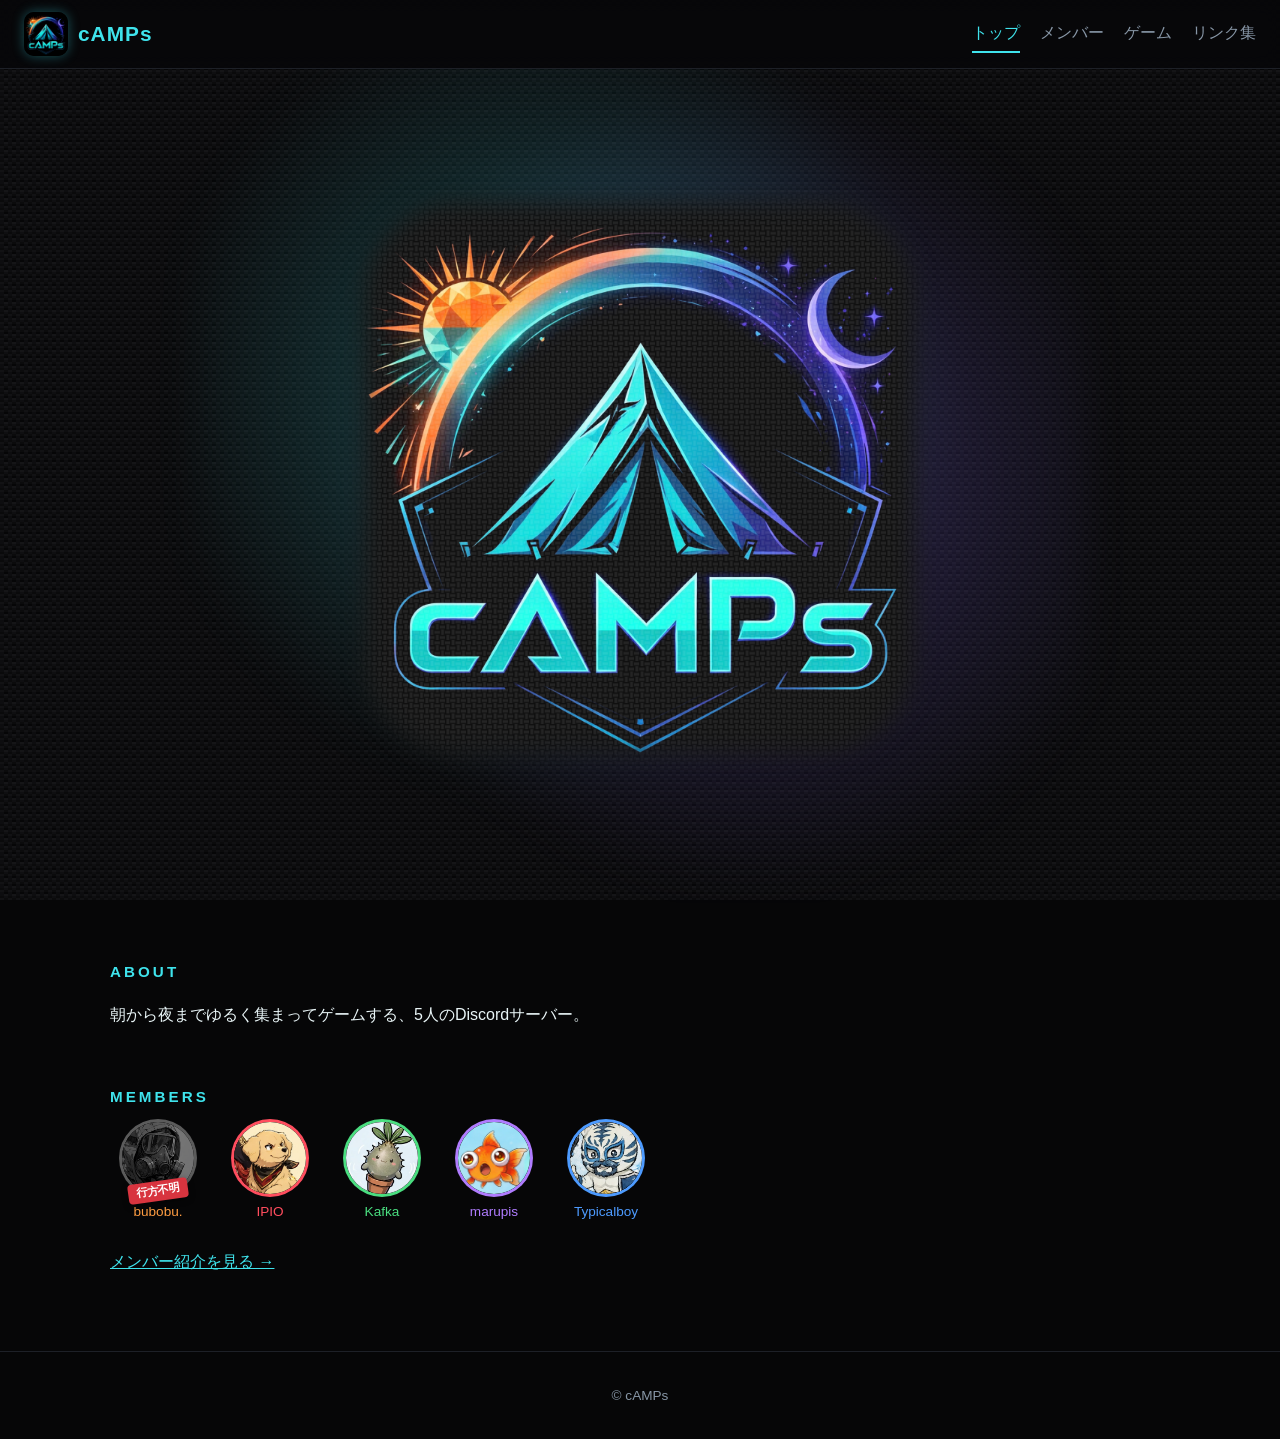
==== commit 6826eee6: "ロゴを差し替え：左上は真っ黒版、ダークは月、カーボンはカーボン背景版 Co-Authored-By: Claude Opus 5.5 <noreply@anthropic.com>" ====
--- a/index.html
+++ b/index.html
@@ -6,13 +6,13 @@
   <!-- 検索エンジンに載せないための設定 -->
   <meta name="robots" content="noindex, nofollow">
   <title></title>
-  <link rel="icon" href="images/logo.webp">
+  <link rel="icon" href="images/logo-black.png">
   <link rel="stylesheet" href="style.css">
   <script src="theme.js"></script>
 </head>
 <body data-page="top">
   <header class="site-header">
-    <a class="logo" href="index.html"><img src="images/logo.webp" alt=""><span class="site-name"></span></a>
+    <a class="logo" href="index.html"><img src="images/logo-black.png" alt=""><span class="site-name"></span></a>
     <nav>
       <a href="index.html" class="current">トップ</a>
       <a href="members.html">メンバー</a>
@@ -25,7 +25,7 @@
     <section class="hero">
       <!-- ロゴの左半分を押すとライト、右半分を押すとダーク、テントのあたりはカーボン -->
       <div class="hero-logo-wrap">
-        <h1><img class="hero-logo" src="images/logo.webp" alt="cAMPs"></h1>
+        <h1><img class="hero-logo" src="images/logo-carbon.png" alt="cAMPs"></h1>
         <button type="button" class="theme-half theme-day" data-theme-set="light" aria-label="ライトモードにする" title="昼（ライトモード）"></button>
         <button type="button" class="theme-half theme-night" data-theme-set="dark" aria-label="ダークモードにする" title="夜（ダークモード）"></button>
         <!-- テントのあたりを押すと、太陽と月のロゴ＋カーボン柄 -->
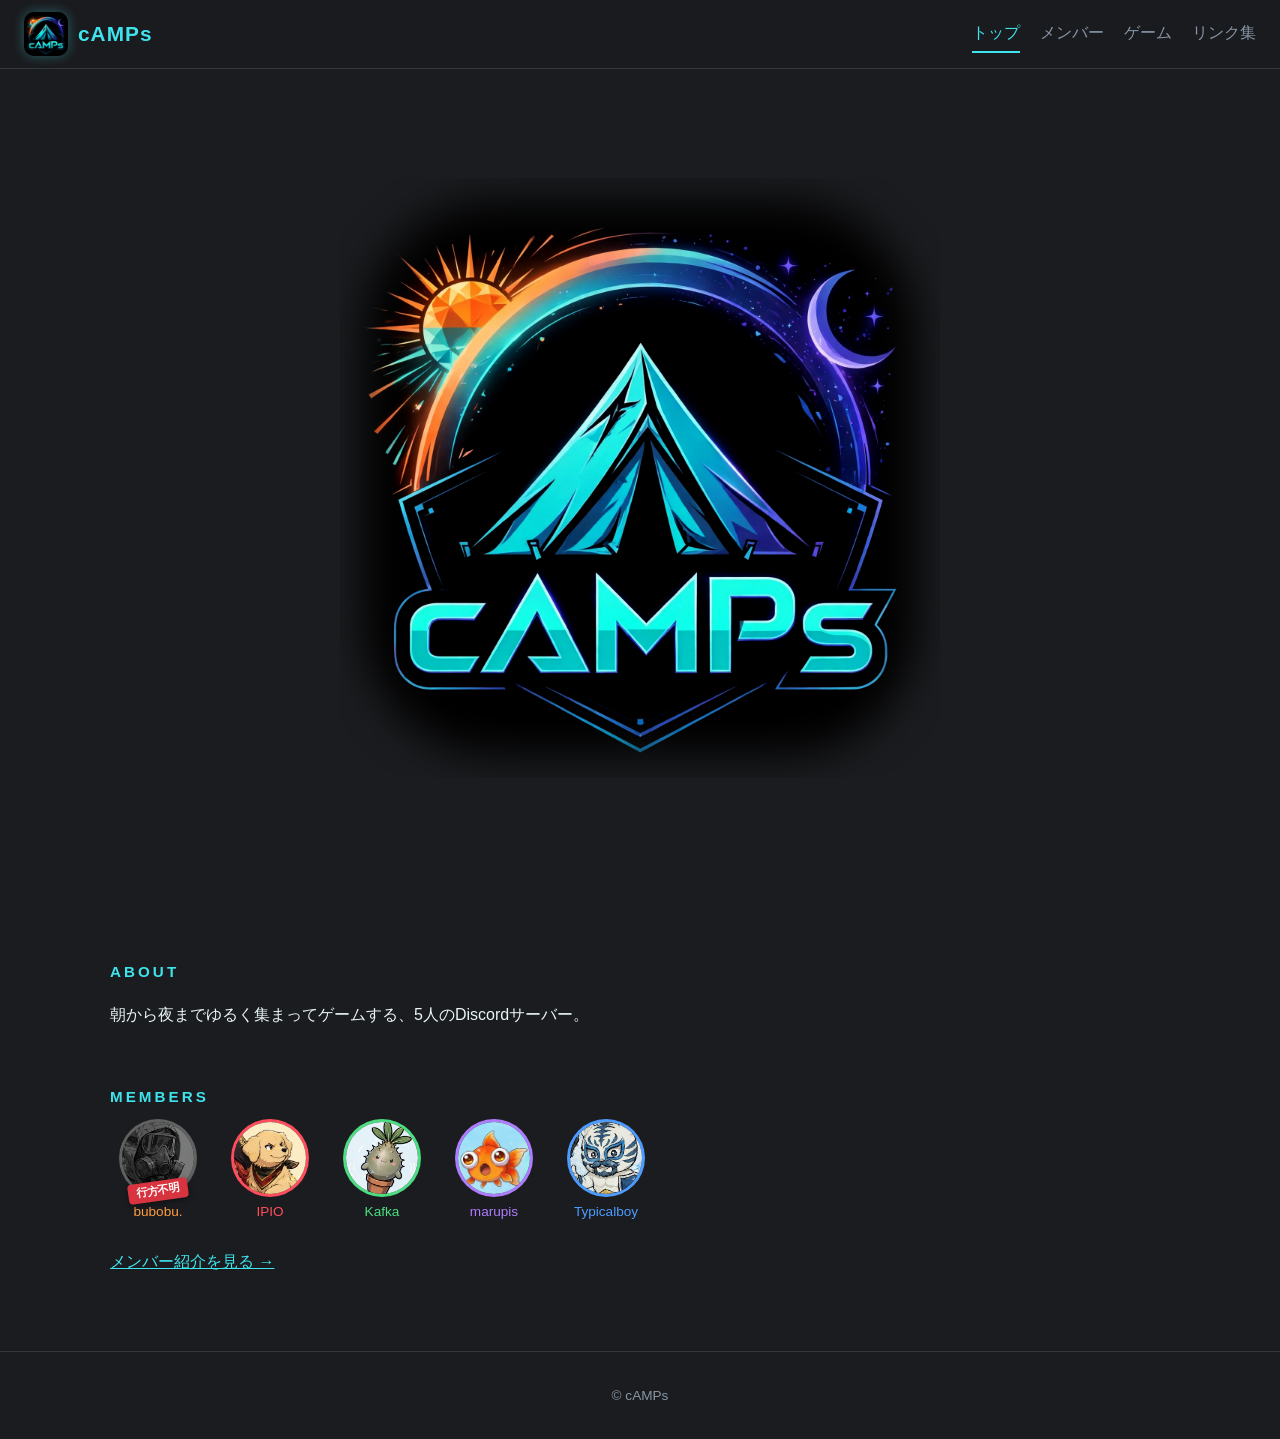
==== commit 05c4ffe6: "カーボンは真っ黒背景のロゴ＋ダークグレーの背景に変更 Co-Authored-By: Claude Opus 5.5 <noreply@anthropic.com>" ====
--- a/index.html
+++ b/index.html
@@ -25,7 +25,7 @@
     <section class="hero">
       <!-- ロゴの左半分を押すとライト、右半分を押すとダーク、テントのあたりはカーボン -->
       <div class="hero-logo-wrap">
-        <h1><img class="hero-logo" src="images/logo-carbon.png" alt="cAMPs"></h1>
+        <h1><img class="hero-logo" src="images/logo-black.png" alt="cAMPs"></h1>
         <button type="button" class="theme-half theme-day" data-theme-set="light" aria-label="ライトモードにする" title="昼（ライトモード）"></button>
         <button type="button" class="theme-half theme-night" data-theme-set="dark" aria-label="ダークモードにする" title="夜（ダークモード）"></button>
         <!-- テントのあたりを押すと、太陽と月のロゴ＋カーボン柄 -->
--- a/style.css
+++ b/style.css
@@ -29,29 +29,24 @@
   --header-bg: rgba(238, 243, 248, 0.9);
 }
 
-/* カーボンモード（朝から夜まで）の色。背景はカーボン柄（下の body 指定） */
+/* ダークモード：ページの背景をロゴと同じ真っ黒にして、ロゴが浮かないようにする */
+:root[data-theme="dark"] {
+  --bg: #000;
+  --header-bg: rgba(0, 0, 0, 0.9);
+}
+
+/* カーボンモード（朝から夜まで）：ダーク（真っ黒）と見分けがつくよう、背景はダークグレー */
 :root[data-theme="carbon"] {
-  --bg: #060607;
-  --card: rgba(12, 13, 16, 0.92);
-  --card-hover: rgba(18, 20, 24, 0.95);
-  --line: #1d2027;
-  --header-bg: rgba(7, 7, 9, 0.92);
-}
-
-/* カーボン柄：細かい斜めの織り目を CSS の模様で描く（ロゴの黒になじむ暗さ）
-   目の細かさは background-size（今は 8px）。数字を大きくすると粗くなる */
-:root[data-theme="carbon"] body {
-  background:
-    linear-gradient(27deg, #0a0a0b 2px, transparent 2px) 0 2px,
-    linear-gradient(207deg, #0a0a0b 2px, transparent 2px) 4px 0,
-    linear-gradient(27deg, #121214 2px, transparent 2px) 0 4px,
-    linear-gradient(207deg, #121214 2px, transparent 2px) 4px 2px,
-    linear-gradient(90deg, #0d0d0f 4px, transparent 4px),
-    linear-gradient(#0f0f11 25%, #0b0b0c 25%, #0b0b0c 50%, transparent 50%, transparent 75%, #151517 75%, #151517);
-  background-color: #060607;
-  background-size: 8px 8px;
-  background-attachment: fixed;
-}
+  --bg: #1b1c1f;
+  --card: #24262a;
+  --card-hover: #2b2d32;
+  --line: #34373e;
+  --header-bg: rgba(27, 28, 31, 0.92);
+}
+
+/* ダーク・カーボンでは、ロゴの後ろの光を消す（光で周りが明るくなり、ロゴの四角が浮いて見えるため） */
+:root[data-theme="dark"] .hero::before,
+:root[data-theme="carbon"] .hero::before { display: none; }
 
 /* モードが切り替わるときは色をふわっと変える */
 body, .site-header, .card, .member-card, .tags li {
@@ -252,6 +247,12 @@
   mask-image: url("data:image/svg+xml;utf8,<svg xmlns='http://www.w3.org/2000/svg' viewBox='0 0 100 100'><filter id='b' x='-20%' y='-20%' width='140%' height='140%'><feGaussianBlur stdDeviation='1.8'/></filter><rect x='4' y='4' width='92' height='92' rx='16' fill='black' filter='url(%23b)'/></svg>");
   -webkit-mask-size: 100% 100%;
   mask-size: 100% 100%;
+}
+
+/* カーボンでは、真っ黒のロゴがダークグレーの背景に自然になじむよう、縁を強めにぼかす */
+:root[data-theme="carbon"] .hero-logo {
+  -webkit-mask-image: url("data:image/svg+xml;utf8,<svg xmlns='http://www.w3.org/2000/svg' viewBox='0 0 100 100'><filter id='b' x='-30%' y='-30%' width='160%' height='160%'><feGaussianBlur stdDeviation='3.5'/></filter><rect x='4' y='4' width='92' height='92' rx='22' fill='black' filter='url(%23b)'/></svg>");
+  mask-image: url("data:image/svg+xml;utf8,<svg xmlns='http://www.w3.org/2000/svg' viewBox='0 0 100 100'><filter id='b' x='-30%' y='-30%' width='160%' height='160%'><feGaussianBlur stdDeviation='3.5'/></filter><rect x='4' y='4' width='92' height='92' rx='22' fill='black' filter='url(%23b)'/></svg>");
   animation: float 6s ease-in-out infinite alternate;
 }
 
